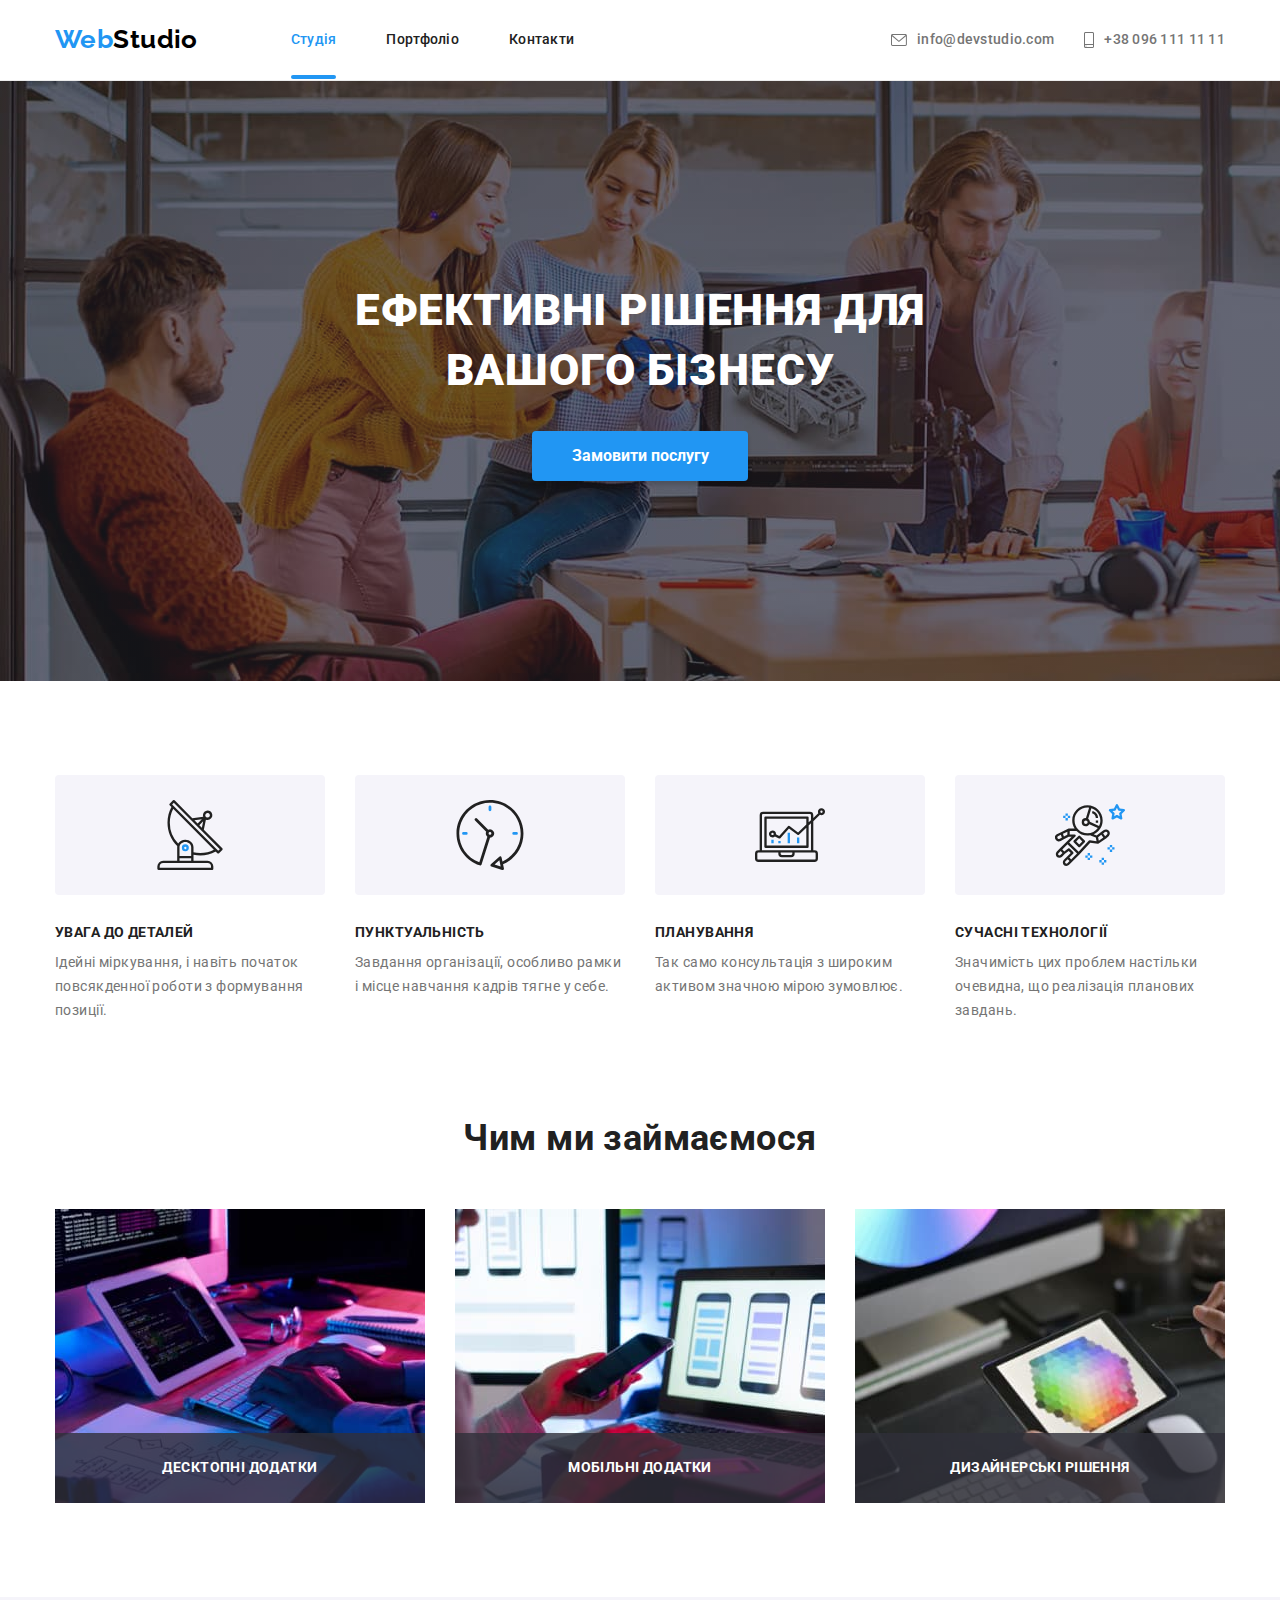
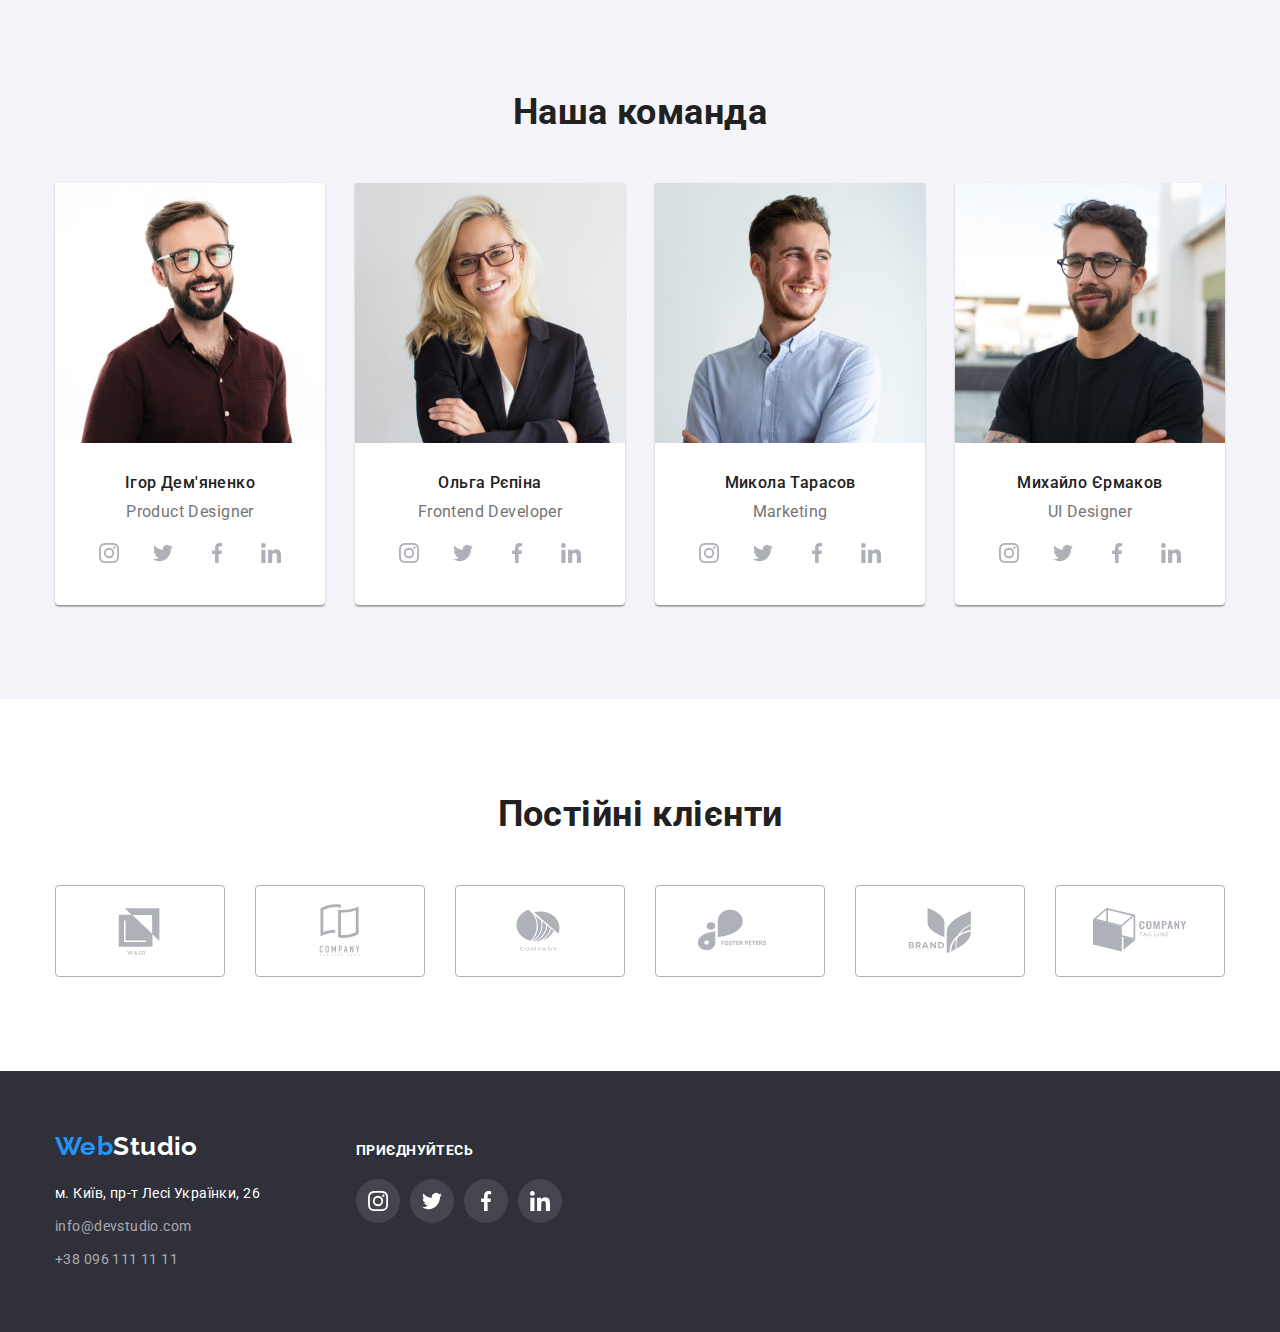
==== index.html @ 70eca9b8 "Added files from hw5 (initial commit-2)" ====
<!DOCTYPE html>
<html lang="uk">
  <head>
    <meta charset="UTF-8" />
    <meta http-equiv="X-UA-Compatible" content="IE=edge" />
    <meta name="viewport" content="width=device-width, initial-scale=1.0" />
    <title>Головна</title>
    <link rel="preconnect" href="https://fonts.googleapis.com" />
    <link rel="preconnect" href="https://fonts.gstatic.com" crossorigin />
    <link
      href="https://fonts.googleapis.com/css2?family=Raleway:wght@700&family=Roboto:wght@400;500;700;900&display=swap"
      rel="stylesheet"
    />
    <link
      rel="stylesheet"
      href="https://cdnjs.cloudflare.com/ajax/libs/modern-normalize/1.0.0/modern-normalize.min.css"
    />
    <link rel="stylesheet" href="./css/styles.css" />
  </head>
  <body>
    <header class="header-wrap">
      <div class="container">
        <nav class="nav-wrap">
          <a class="logo link" href="index.html" lang="en"
            ><span>Web</span>Studio</a
          >
          <ul class="nav-bar list">
            <li><a class="link current" href="./index.html">Студія</a></li>
            <li><a class="link" href="./portfolio.html">Портфоліо</a></li>
            <li><a class="link" href="">Контакти</a></li>
          </ul>
        </nav>
        <ul class="contact-bar list">
          <li>
            <a class="contact-link link" href="mailto:info@devstudio.com">
              <svg class="envelope-icon" width="16px" height="12px">
                <use href="./images/icons.svg#envelope"></use>
              </svg>
              info@devstudio.com</a
            >
          </li>
          <li>
            <a class="contact-link link" href="tel:+380961111111">
              <svg class="phone-icon" width="10px" height="16px">
                <use href="./images/icons.svg#smartphone"></use>
              </svg>
              +38 096 111 11 11</a
            >
          </li>
        </ul>
      </div>
    </header>
    <main>
      <div class="overlay">
        <section class="section hero">
          <div class="container">
            <h1>Ефективні рішення для вашого бізнесу</h1>
            <button class="order-button" data-modal-open>
              Замовити послугу
            </button>
          </div>
        </section>
      </div>

      <section class="section features">
        <div class="container">
          <!--Прихований заголовок -->
          <h2 class="visually-hidden">Особливості</h2>
          <ul class="features-list list">
            <li class="features-item">
              <div class="feature-icon-box">
                <svg width="70px" height="70px">
                  <use href="./images/icons.svg#antenna"></use>
                </svg>
              </div>
              <h3>Увага до деталей</h3>
              <p>
                Ідейні міркування, і навіть початок повсякденної роботи з
                формування позиції.
              </p>
            </li>
            <li class="features-item">
              <div class="feature-icon-box">
                <svg width="70px" height="70px">
                  <use href="./images/icons.svg#clock"></use>
                </svg>
              </div>
              <h3>Пунктуальність</h3>
              <p>
                Завдання організації, особливо рамки і місце навчання кадрів
                тягне у себе.
              </p>
            </li>
            <li class="features-item">
              <div class="feature-icon-box">
                <svg width="70px" height="70px">
                  <use href="./images/icons.svg#diagram"></use>
                </svg>
              </div>
              <h3>Планування</h3>
              <p>
                Так само консультація з широким активом значною мірою зумовлює.
              </p>
            </li>
            <li class="features-item">
              <div class="feature-icon-box">
                <svg width="70px" height="70px">
                  <use href="./images/icons.svg#astronaut"></use>
                </svg>
              </div>
              <h3>Сучасні технології</h3>
              <p>
                Значимість цих проблем настільки очевидна, що реалізація
                планових завдань.
              </p>
            </li>
          </ul>
        </div>
      </section>

      <section class="section occupation">
        <div class="container">
          <h2>Чим ми займаємося</h2>
          <ul class="occupation-list list">
            <li class="occupation-item">
              <div class="occupation-thumb">
                <img src="./images/img1.jpg" alt="пишемо код" width="370" />
                <div class="occupation-title-box">
                  <h3 class="occupation-title">Десктопні додатки</h3>
                </div>
              </div>
            </li>
            <li class="occupation-item">
              <div class="occupation-thumb">
                <img
                  src="./images/img2.jpg"
                  alt="тестємо на пристроях"
                  width="370"
                />
                <div class="occupation-title-box">
                  <h3 class="occupation-title">Мобільні додатки</h3>
                </div>
              </div>
            </li>
            <li class="occupation-item">
              <div class="occupation-thumb">
                <img
                  src="./images/img3.jpg"
                  alt="розробляємо дизайн"
                  width="370"
                />
                <div class="occupation-title-box">
                  <h3 class="occupation-title">Дизайнерські рішення</h3>
                </div>
              </div>
            </li>
          </ul>
        </div>
      </section>

      <section class="section team">
        <div class="container">
          <h2>Наша команда</h2>
          <ul class="team-list list">
            <li class="team-item">
              <img
                src="./images/photo1.jpg"
                alt="усміхнений чоловік в окулярах та з бородою"
                width="270"
              />
              <div class="team-description">
                <h3>Ігор Дем'яненко</h3>
                <p>Product Designer</p>
                <ul class="social-link-list list">
                  <li class="social-link-item">
                    <a class="social-link" href="">
                      <svg class="social-icon" width="20px" height="20px">
                        <use href="./images/icons.svg#instagram"></use>
                      </svg>
                    </a>
                  </li>
                  <li class="social-link-item">
                    <a class="social-link" href="">
                      <svg class="social-icon" width="20px" height="20px">
                        <use href="./images/icons.svg#twitter"></use>
                      </svg>
                    </a>
                  </li>
                  <li class="social-link-item">
                    <a class="social-link" href="">
                      <svg class="social-icon" width="20px" height="20px">
                        <use href="./images/icons.svg#facebook"></use>
                      </svg>
                    </a>
                  </li>
                  <li class="social-link-item">
                    <a class="social-link" href="">
                      <svg class="social-icon" width="20px" height="20px">
                        <use href="./images/icons.svg#linkedin"></use>
                      </svg>
                    </a>
                  </li>
                </ul>
              </div>
            </li>
            <li class="team-item">
              <img
                src="./images/photo2.jpg"
                alt="усміхнена дівчина в окулярах зі світлим волоссям"
                width="270"
              />
              <div class="team-description">
                <h3>Ольга Рєпіна</h3>
                <p>Frontend Developer</p>
                <ul class="social-link-list list">
                  <li class="social-link-item">
                    <a class="social-link" href="">
                      <svg class="social-icon" width="20px" height="20px">
                        <use href="./images/icons.svg#instagram"></use>
                      </svg>
                    </a>
                  </li>
                  <li class="social-link-item">
                    <a class="social-link" href="">
                      <svg class="social-icon" width="20px" height="20px">
                        <use href="./images/icons.svg#twitter"></use>
                      </svg>
                    </a>
                  </li>
                  <li class="social-link-item">
                    <a class="social-link" href="">
                      <svg class="social-icon" width="20px" height="20px">
                        <use href="./images/icons.svg#facebook"></use>
                      </svg>
                    </a>
                  </li>
                  <li class="social-link-item">
                    <a class="social-link" href="">
                      <svg class="social-icon" width="20px" height="20px">
                        <use href="./images/icons.svg#linkedin"></use>
                      </svg>
                    </a>
                  </li>
                </ul>
              </div>
            </li>
            <li class="team-item">
              <img
                src="./images/photo3.jpg"
                alt="усміхнений чоловік з поглядом у бік"
                width="270"
              />
              <div class="team-description">
                <h3>Микола Тарасов</h3>
                <p>Marketing</p>
                <ul class="social-link-list list">
                  <li class="social-link-item">
                    <a class="social-link" href="">
                      <svg class="social-icon" width="20px" height="20px">
                        <use href="./images/icons.svg#instagram"></use>
                      </svg>
                    </a>
                  </li>
                  <li class="social-link-item">
                    <a class="social-link" href="">
                      <svg class="social-icon" width="20px" height="20px">
                        <use href="./images/icons.svg#twitter"></use>
                      </svg>
                    </a>
                  </li>
                  <li class="social-link-item">
                    <a class="social-link" href="">
                      <svg class="social-icon" width="20px" height="20px">
                        <use href="./images/icons.svg#facebook"></use>
                      </svg>
                    </a>
                  </li>
                  <li class="social-link-item">
                    <a class="social-link" href="">
                      <svg class="social-icon" width="20px" height="20px">
                        <use href="./images/icons.svg#linkedin"></use>
                      </svg>
                    </a>
                  </li>
                </ul>
              </div>
            </li>
            <li class="team-item">
              <img
                src="./images/photo4.jpg"
                alt="усміхнений чоловік в окулярах та з бородою"
                width="270"
              />
              <div class="team-description">
                <h3>Михайло Єрмаков</h3>
                <p>UI Designer</p>
                <ul class="social-link-list list">
                  <li class="social-link-item">
                    <a class="social-link" href="">
                      <svg class="social-icon" width="20px" height="20px">
                        <use href="./images/icons.svg#instagram"></use>
                      </svg>
                    </a>
                  </li>
                  <li class="social-link-item">
                    <a class="social-link" href="">
                      <svg class="social-icon" width="20px" height="20px">
                        <use href="./images/icons.svg#twitter"></use>
                      </svg>
                    </a>
                  </li>
                  <li class="social-link-item">
                    <a class="social-link" href="">
                      <svg class="social-icon" width="20px" height="20px">
                        <use href="./images/icons.svg#facebook"></use>
                      </svg>
                    </a>
                  </li>
                  <li class="social-link-item">
                    <a class="social-link" href="">
                      <svg class="social-icon" width="20px" height="20px">
                        <use href="./images/icons.svg#linkedin"></use>
                      </svg>
                    </a>
                  </li>
                </ul>
              </div>
            </li>
          </ul>
        </div>
      </section>

      <section class="section partners">
        <div class="container">
          <h2>Постійні клієнти</h2>
          <ul class="partners-list list">
            <li class="partners-list-item">
              <a class="partners-list-link" href="">
                <svg class="partners-icon" width="106px" height="60px">
                  <use href="./images/icons.svg#company-logo1"></use>
                </svg>
              </a>
            </li>
            <li class="partners-list-item">
              <a class="partners-list-link" href="">
                <svg class="partners-icon" width="106px" height="60px">
                  <use href="./images/icons.svg#company-logo2"></use>
                </svg>
              </a>
            </li>
            <li class="partners-list-item">
              <a class="partners-list-link" href="">
                <svg class="partners-icon" width="106px" height="60px">
                  <use href="./images/icons.svg#company-logo3"></use>
                </svg>
              </a>
            </li>
            <li class="partners-list-item">
              <a class="partners-list-link" href="">
                <svg class="partners-icon" width="106px" height="60px">
                  <use href="./images/icons.svg#company-logo4"></use>
                </svg>
              </a>
            </li>
            <li class="partners-list-item">
              <a class="partners-list-link" href="">
                <svg class="partners-icon" width="106px" height="60px">
                  <use href="./images/icons.svg#company-logo5"></use>
                </svg>
              </a>
            </li>
            <li class="partners-list-item">
              <a class="partners-list-link" href="">
                <svg class="partners-icon" width="106px" height="60px">
                  <use href="./images/icons.svg#company-logo6"></use>
                </svg>
              </a>
            </li>
          </ul>
        </div>
      </section>
    </main>
    <footer class="footer-wrap">
      <div class="container">
        <div class="address-box">
          <a class="logo" href="index.html"><span>Web</span>Studio</a>
          <address>
            <ul class="list">
              <li class="footer-list">
                <a
                  class="address-item link"
                  href="https://goo.gl/maps/MY8MadKQu6cBYBUQA"
                  >м. Київ, пр-т Лесі Українки, 26</a
                >
              </li>
              <li class="footer-list">
                <a class="link" href="mailto:info@devstudio.com"
                  >info@devstudio.com</a
                >
              </li>
              <li class="footer-list">
                <a class="link" href="tel:+380961111111">+38 096 111 11 11</a>
              </li>
            </ul>
          </address>
        </div>
        <div>
          <h3>Приєднуйтесь</h3>
          <ul class="social-link-list list">
            <li class="social-link-item">
              <a class="social-link footer-links" href="">
                <svg
                  class="social-icon footer-links"
                  width="20px"
                  height="20px"
                >
                  <use href="./images/icons.svg#instagram"></use>
                </svg>
              </a>
            </li>
            <li class="social-link-item">
              <a class="social-link footer-links" href="">
                <svg
                  class="social-icon footer-links"
                  width="20px"
                  height="20px"
                >
                  <use href="./images/icons.svg#twitter"></use>
                </svg>
              </a>
            </li>
            <li class="social-link-item">
              <a class="social-link footer-links" href="">
                <svg
                  class="social-icon footer-links"
                  width="20px"
                  height="20px"
                >
                  <use href="./images/icons.svg#facebook"></use>
                </svg>
              </a>
            </li>
            <li class="social-link-item">
              <a class="social-link footer-links" href="">
                <svg
                  class="social-icon footer-links"
                  width="20px"
                  height="20px"
                >
                  <use href="./images/icons.svg#linkedin"></use>
                </svg>
              </a>
            </li>
          </ul>
        </div>
      </div>
    </footer>
    <div class="backdrop is-hidden" data-modal>
      <div class="modal">
        <button class="modal-close-button" data-modal-close>
          <svg width="18px" height="18px">
            <use href="./images/icons.svg#closex"></use>
          </svg>
        </button>
      </div>
    </div>
    <script src="./js/modal.js"></script>
  </body>
</html>
---- css/styles.css ----
/* Main colors */
/* Background color & H1 header color  - #FFFFFF */
/* Second background color             - #F5F4FA */
/* Hero & Footer bg color              - #2F303A */
/* Main headers color                  - #212121 */
/* Hover & Company name color          - #2196F3 */
/* Company name color                  - #000000 */
/* Main text color                     - #757575 */
/* Footer contacts color               - rgba(255, 255, 255, 0.6) */

/* Portfolio */
/* Portfolio border color for articles - #EEEEEE; */

/* Common style */
:root {
    --primary-bg-color: #FFFFFF;
    --secondary-br-color: #F5F4FA;
    --footer-hero-color: #2F303A;
    --primary-header-color: #212121;
    --accent-color: #2196F3;
    --primary-text-color: #757575;
    --secondary-text-color: #FFFFFF;
    --footer-contacts-color: rgba(255, 255, 255, 0.6);
    --company-name-color: #000000;
    --portfolio-border-color: #EEEEEE;
    --header-border-color: #ECECEC;
    --hero-gradient-color: rgba(47, 48, 58, 0.4);
    --svg-primary-color: #AFB1B8;
    --footer-links-bg-color: rgba(255, 255, 255, 0.1);
    --portfolio-example-overlay: rgba(33, 150, 243, 0.9);
    --backdrop-color: rgba(0, 0, 0, 0.2);
    --occupation-backdrop-color: rgba(47, 48, 58, 0.8);

    /* Animation */
    --animation-duration: 250ms;
    --animation-time-function: cubic-bezier(0.4, 0, 0.2, 1);
}

body {
    font-family: 'Roboto', sans-serif;
    font-style: normal;
    font-weight: 400;
    font-size: 14px;
    line-height: 1.71;
    letter-spacing: 0.03em;
    color: var(--primary-text-color);
    background: var(--primary-bg-color);
}

h1,
h2,
h3,
h4,
h5,
h6,
ul,
p {
    padding: 0;
    margin: 0;
}

.container {
    width: 1200px;
    margin: 0 auto;
    padding: 0 15px;
}

.section {
    padding: 94px 0;
}

.list {
    list-style: none;
}

.link {
    text-decoration: none;
    color: inherit;
}

.visually-hidden {
    position: absolute;
    clip: rect(0 0 0 0);
    clip-path: inset(50%);
    height: 1px;
    overflow: hidden;
    white-space: nowrap;
    width: 1px;
}

.partners h2,
.team h2,
.occupation h2 {
    margin-bottom: 50px;
    font-weight: 700;
    font-size: 36px;
    line-height: 1.17;
    text-align: center;
    color: var(--primary-header-color);
}


/* Header */
.header-wrap {
    border-bottom-color: var(--header-border-color);
    border-bottom-style: solid;
    border-bottom-width: 1px;
    background-color: var(--primary-bg-color);
}

header>.container {
    display: flex;
    align-items: center;
    justify-content: space-between;
}

.logo {
    margin-right: 93px;
    font-family: 'Raleway', sans-serif;
    font-weight: 700;
    font-size: 26px;
    line-height: 1.2;
    text-decoration: none;
    color: var(--company-name-color);
}

.nav-bar li:not(:last-child) {
    margin-right: 50px;
}

.contact-bar li:not(:first-child) {
    margin-left: 30px;
}

.logo>span {
    color: var(--accent-color);
}

.nav-wrap {
    display: flex;
    align-items: center;
}

.nav-bar,
.contact-bar {
    display: flex;
    align-items: center;
    font-weight: 500;
    font-size: 14px;
    line-height: 1.14;
    letter-spacing: 0.02em;
}

.nav-bar,
.nav-bar .link:visited {
    color: var(--primary-header-color);
}

.contact-link,
.nav-bar .link {
    padding-top: 32px;
    padding-bottom: 32px;
    transition-property: color;
    transition-duration: var(--animation-duration);
    transition-timing-function: var(--animation-time-function);
}

.contact-link {
    display: flex;
    align-items: center;
}

.nav-bar .link:hover,
.nav-bar .link:focus,
.nav-bar .link.current,
.contact-link:hover,
.contact-link:focus {
    color: var(--accent-color);
}

.current {
    position: relative;
}

.current::after {
    content: "";
    position: absolute;
    left: 0;
    bottom: 0;
    width: 100%;
    height: 0;
    border-bottom-width: 4px;
    border-bottom-color: var(--accent-color);
    border-bottom-style: solid;
    border-radius: 2px;
}

.envelope-icon,
.phone-icon {
    margin-right: 10px;
    fill: var(--primary-text-color);
    transition-property: fill;
    transition-duration: var(--animation-duration);
    transition-timing-function: var(--animation-time-function);
}

.contact-link:hover .envelope-icon,
.contact-link:focus .envelope-icon,
.contact-link:hover .phone-icon,
.contact-link:focus .phone-icon {
    fill: var(--accent-color);
}



/* Footer */
.footer-wrap {
    background-color: var(--footer-hero-color);
    color: var(--footer-contacts-color);
    padding-top: 60px;
    padding-bottom: 60px;
}

.footer-wrap .container {
    display: flex;
    align-items: baseline;
}

.address-box {
    min-width: 231px;
    margin-right: 70px;
}

.footer-wrap .link {
    font-style: normal;

    transition-property: color;
    transition-duration: var(--animation-duration);
    transition-timing-function: var(--animation-time-function);
}

.footer-wrap .logo,
.address-item {
    color: var(--secondary-text-color);
}

.footer-wrap .link:hover,
.footer-wrap .linl:focus {
    color: var(--accent-color);
}

.footer-wrap .logo {
    display: block;
    margin-bottom: 20px;
    margin-right: 0;
}

.footer-list:not(:last-child) {
    margin-bottom: 9px;
}

.footer-wrap h3 {
    margin-bottom: 20px;

    font-size: 14px;
    line-height: 1.14;
    text-transform: uppercase;
    color: var(--secondary-text-color);
}

/* Main page (main) */
/* Section 1 (Hero) */
.hero {
    padding: 200px 0;

    color: var(--secondary-text-color);
    letter-spacing: 0.06em;
    text-align: center;
}

.overlay {
    max-width: 1600px;
    min-height: 600px;
    margin-left: auto;
    margin-right: auto;
    background-image: linear-gradient(to right, var(--hero-gradient-color), var(--hero-gradient-color)),
        url(../images/img_hero.jpg);
    background-color: var(--footer-hero-color);
}

.hero h1 {
    margin-bottom: 30px;
    margin-left: auto;
    margin-right: auto;
    max-width: 696px;

    font-weight: 900;
    font-size: 44px;
    line-height: 1.36;
    text-transform: uppercase;
}

.order-button {
    width: 216px;
    height: 50px;
    border-radius: 4px;

    font-weight: 700;
    font-size: 16px;
    line-height: 1.88;

    background: var(--accent-color);
    color: var(--secondary-text-color);
    border-color: transparent;
    box-shadow: 0px 4px 4px rgba(0, 0, 0, 0.15);
}

/* Section 2 (Features) */
.features {
    padding-bottom: 0;
}

.features-list {
    display: flex;
}

.features-item {
    width: 270px;
}

.features-item:not(:last-child) {
    margin-right: 30px;
}

.features-item h3 {
    margin-bottom: 10px;
    font-weight: 700;
    font-size: 14px;
    line-height: 1.14;
    text-transform: uppercase;
    color: var(--primary-header-color);
}

.feature-icon-box {
    display: flex;
    justify-content: center;
    align-items: center;
    width: 270px;
    height: 120px;
    margin-bottom: 30px;
    border-radius: 4px;
    background-color: var(--secondary-br-color);
}

/* Section 3 (Occupation) */
.occupation img {
    display: block;
}

.occupation-list {
    display: flex;
}

.occupation-item:not(:last-child) {
    margin-right: 30px;
}

.occupation-thumb {
    position: relative;
    width: 100%;
    height: 100%;

    top: 0;
    left: 0;
}

.occupation-title-box {
    position: absolute;
    bottom: 0;
    left: 0;
    width: 100%;
    height: 70px;

    background-color: var(--occupation-backdrop-color);
}

.occupation-title {
    position: absolute;
    top: 50%;
    left: 50%;
    transform: translate(-50%, -50%);

    font-weight: 700;
    font-size: 14px;
    line-height: 1.14;

    text-transform: uppercase;
    color: var(--secondary-text-color);
}

/* Section 4 (Our team) */
.team img {
    display: block;
}

.team {
    background-color: var(--secondary-br-color);
}

.team-list {
    display: flex;
}

.team-item {
    background-color: var(--primary-bg-color);
    border-bottom-left-radius: 4px;
    border-bottom-right-radius: 4px;

    box-shadow: 0px 1px 3px rgba(0, 0, 0, 0.12), 0px 1px 1px rgba(0, 0, 0, 0.14), 0px 2px 1px rgba(0, 0, 0, 0.2);
}

.team-item:not(:last-child) {
    margin-right: 30px;
}

.team-description {
    padding: 30px 0;
}

.team-description h3 {
    margin-bottom: 10px;
    font-weight: 500;
    font-size: 16px;
    line-height: 1.19;
    text-align: center;
    color: var(--primary-header-color);
}

.team-description p {
    margin-bottom: 10px;
    font-size: 16px;
    line-height: 1.19;
    text-align: center;
}

/* Social network links */

.social-link-list {
    display: flex;
    justify-content: center;
}

.social-link-item:not(:last-child) {
    margin-right: 10px;
}

.social-link {
    width: 44px;
    height: 44px;
    display: flex;
    justify-content: center;
    align-items: center;
    border-radius: 50%;

    transition-property: background-color;
    transition-duration: var(--animation-duration);
    transition-timing-function: var(--animation-time-function);
}

.social-link.footer-links {
    background-color: var(--footer-links-bg-color);
}

.social-icon.footer-links {
    fill: var(--secondary-text-color);
}

.social-link:hover .social-icon,
.social-link:focus .social-icon {
    fill: var(--secondary-text-color);
}

.social-link:hover,
.social-link:focus {
    background-color: var(--accent-color);
}

.social-icon {
    fill: var(--svg-primary-color);

    transition-property: fill;
    transition-duration: var(--animation-duration);
    transition-timing-function: var(--animation-time-function);
}

/* Section 5 (Partners) */
.partners-list {
    display: flex;
}

.partners-list-item:not(:last-child) {
    margin-right: 30px;
}

.partners-list-link {
    width: 170px;
    height: 92px;
    display: flex;
    justify-content: center;
    align-items: center;

    border-width: 1px;
    border-style: solid;
    border-color: var(--svg-primary-color);
    border-radius: 4px;
    transition-property: border-color;
}

.partners-icon {
    fill: var(--svg-primary-color);
    transition-property: fill;
}

.partners-list-link,
.partners-icon {
    transition-duration: var(--animation-duration);
    transition-timing-function: var(--animation-time-function);
}



.partners-list-link:hover .partners-icon,
.partners-list-link:focus .partners-icon {
    fill: var(--accent-color);
}

.partners-list-link:hover,
.partners-list-link:focus {
    border-color: var(--accent-color);
}

/* Portfolio page (main) */
/* Section 1 (Portfolio) */
.portfolio img {
    display: block;
}

.filter-list {
    display: flex;
    justify-content: center;
    margin-bottom: 50px;
}

.filter-item:not(:last-child) {
    margin-right: 8px;
}

.filter-button {
    min-width: 73px;
    padding: 6px 20px;

    text-align: center;
    border-color: transparent;
    border-radius: 4px;
    font-weight: 500;
    font-size: 16px;
    line-height: 1.62;
    background-color: var(--secondary-br-color);
    color: var(--primary-header-color);

    transition-property: background-color, color, box-shadow;
    transition-duration: var(--animation-duration);
    transition-timing-function: var(--animation-time-function);
}

.filter-button:hover,
.filter-button:focus {
    background-color: var(--accent-color);
    color: var(--secondary-text-color);
    box-shadow: 0px 3px 1px rgba(0, 0, 0, 0.1), 0px 1px 2px rgba(0, 0, 0, 0.08), 0px 2px 2px rgba(0, 0, 0, 0.12);
}

.example-list {
    display: flex;
    flex-wrap: wrap;
}

.example-link {
    display: inherit;

    transition-property: box-shadow;
    transition-duration: var(--animation-duration);
    transition-timing-function: var(--animation-time-function);
}

.example-link:hover,
.example-link:focus {
    box-shadow: 0px 1px 1px rgba(0, 0, 0, 0.12), 0px 4px 4px rgba(0, 0, 0, 0.06), 1px 4px 6px rgba(0, 0, 0, 0.16);
}

.example-item:not(:nth-child(3n)) {
    margin-right: 30px;
}

.example-item:not(:nth-last-child(-n + 3)) {
    margin-bottom: 30px;
}

.example-description {
    padding: 20px 24px;
    border-left: 1px solid var(--portfolio-border-color);
    border-right: 1px solid var(--portfolio-border-color);
    border-bottom: 1px solid var(--portfolio-border-color);
}

.example-description h2 {
    margin-bottom: 4px;
    font-weight: 700;
    font-size: 18px;
    line-height: 2.0;
    letter-spacing: 0.06em;
    color: var(--primary-header-color);
}

.example-description p {
    font-size: 16px;
    line-height: 1.88;
}

.example-thumb {
    position: relative;
    overflow: hidden;
}

.example-thumb::before {
    position: absolute;
    content: "";
    top: 0;
    left: 0;
    width: 100%;
    min-height: 100%;
    background-color: var(--portfolio-example-overlay);
    transform: translateY(100%);
}

.example-link:hover .example-thumb::before,
.example-link:focus .example-thumb::before,
.example-link:hover .example-thumb-text,
.example-link:focus .example-thumb-text {
    transform: translateY(0);
}

.example-thumb-text {
    position: absolute;
    top: 0;

    padding-left: 24px;
    padding-right: 24px;
    width: 100%;
    height: 100%;

    display: flex;
    align-items: center;
    justify-content: center;
    color: var(--secondary-text-color);
    font-size: 18px;
    line-height: 1.56;
    transform: translateY(100%);
}


.example-thumb::before,
.example-thumb-text {
    transition-property: transform;
    transition-duration: var(--animation-duration);
    transition-timing-function: var(--animation-time-function);
}

/* Backdrop */
.backdrop {
    position: fixed;
    top: 0;
    left: 0;
    width: 100%;
    height: 100%;
    background-color: var(--backdrop-color);

    transition-property: opacity;
    transition-duration: var(--animation-duration);
    transition-timing-function: var(--animation-time-function);
}

.backdrop.is-hidden {
    opacity: 0;
    pointer-events: none;
}

/* Modal window */
.modal {
    position: absolute;
    top: 50%;
    left: 50%;
    transform: translate(-50%, -50%) scale(100%);

    width: 528px;
    height: 581px;

    background-color: var(--primary-bg-color);
    box-shadow: 0px 1px 3px rgba(0, 0, 0, 0.12), 0px 1px 1px rgba(0, 0, 0, 0.14), 0px 2px 1px rgba(0, 0, 0, 0.2);
    border-radius: 4px;

    transition-property: transform;
    transition-duration: var(--animation-duration);
    transition-timing-function: var(--animation-time-function);
}

.backdrop.is-hidden .modal {
    transform: translate(-50%, -50%) scale(10%);
}

.modal-close-button {
    position: absolute;
    top: 8px;
    right: 8px;
    width: 30px;
    height: 30px;

    display: flex;
    justify-content: center;
    align-items: center;

    background-color: transparent;
    border-width: 1px;
    border-radius: 50%;
    border-color: rgba(0, 0, 0, 0.1);
}
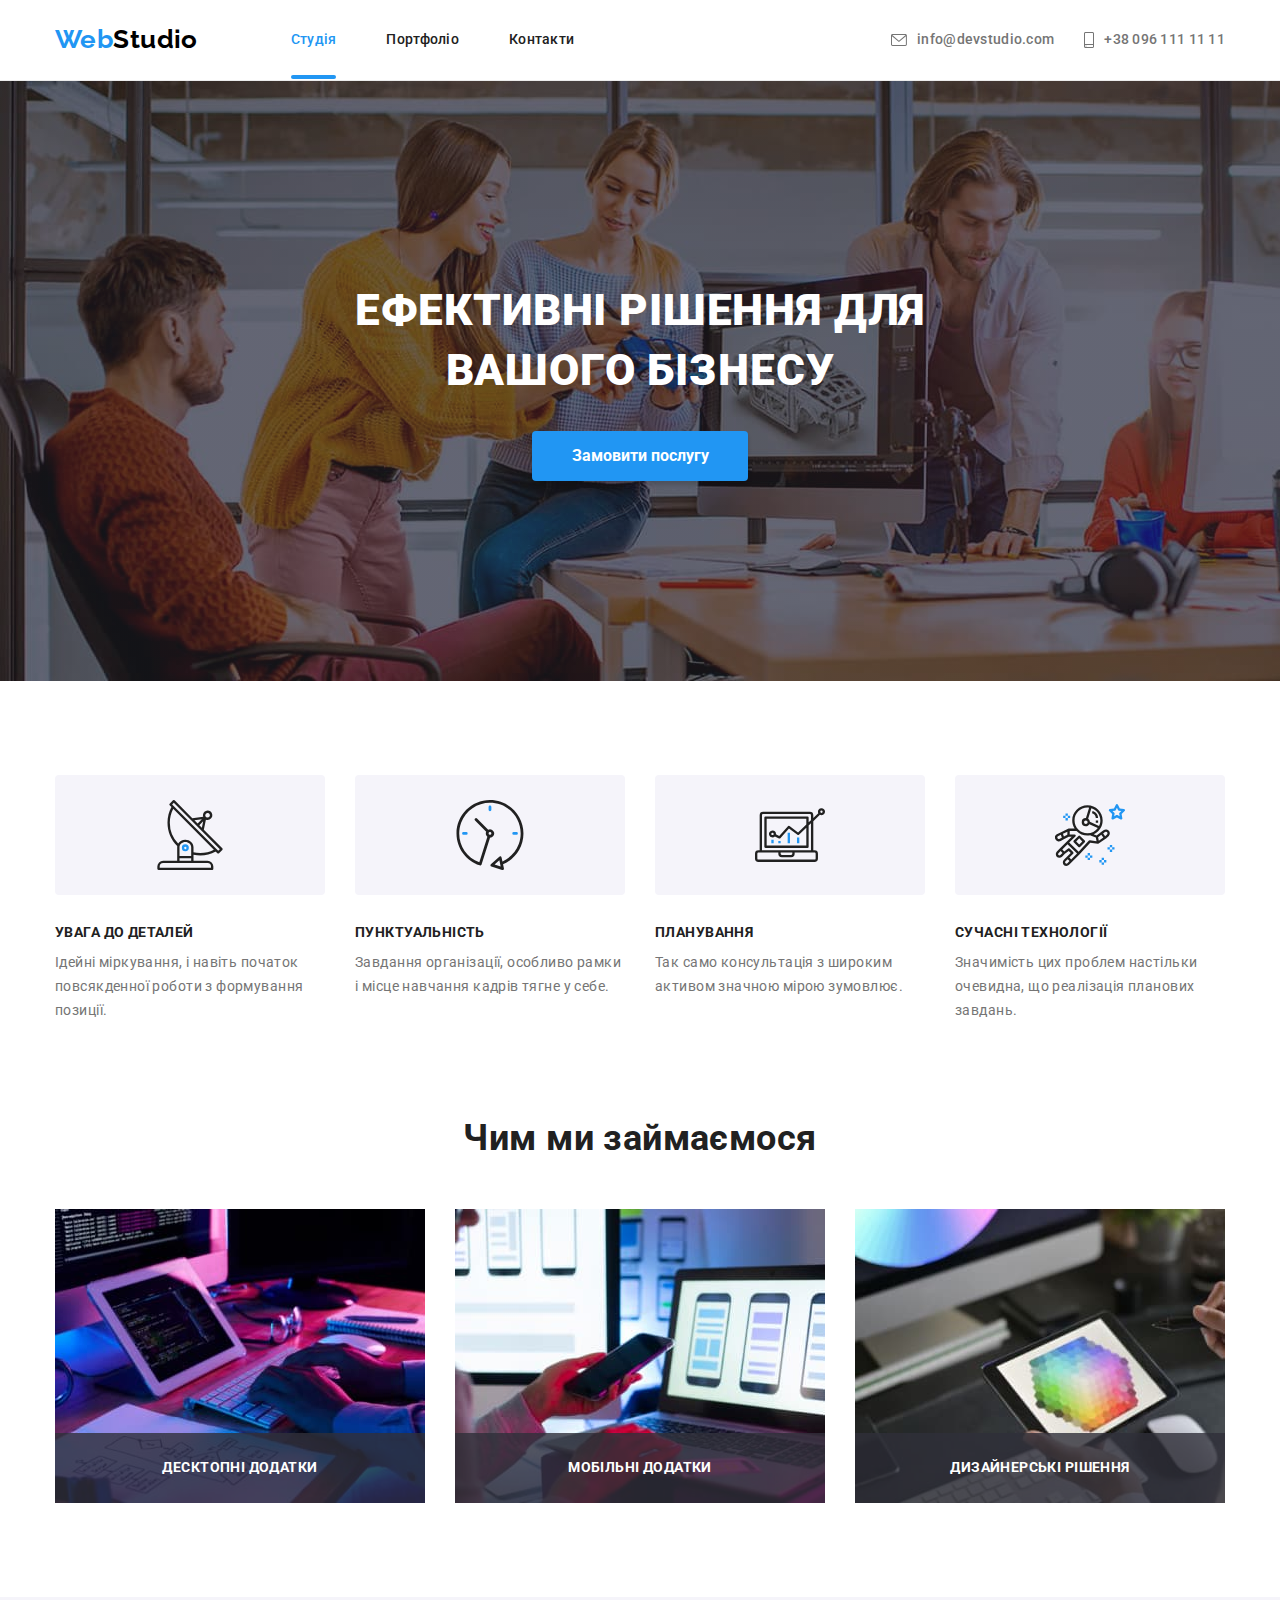
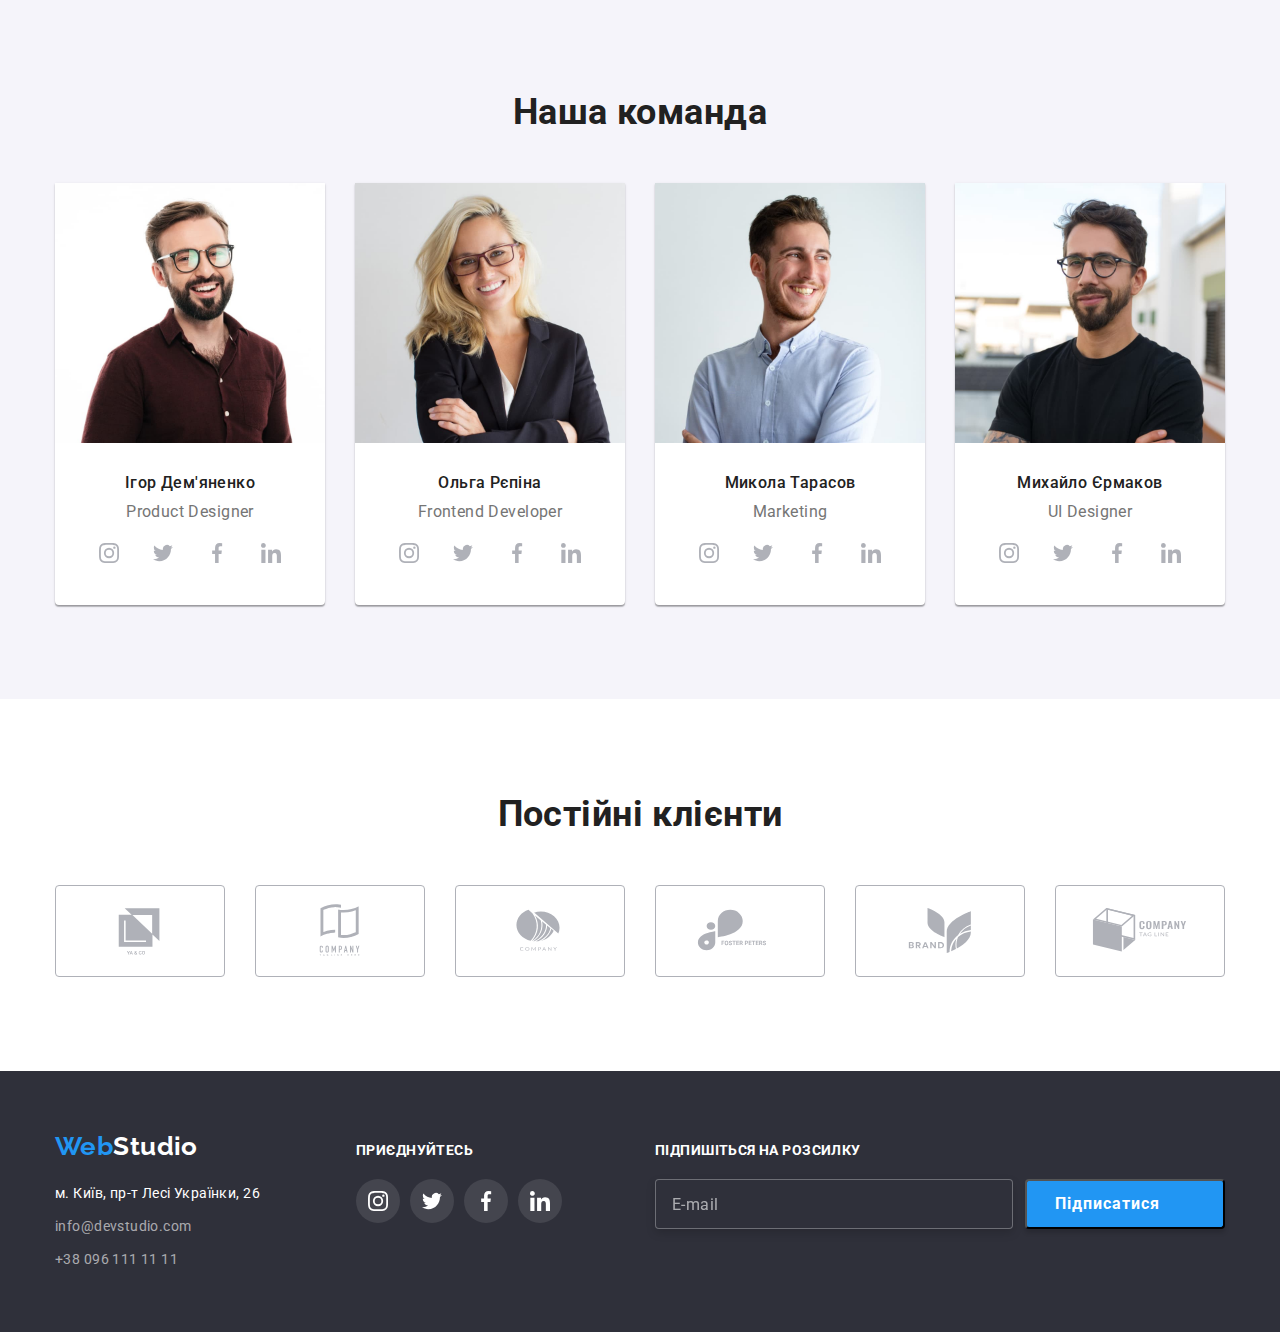
==== commit 64cf0d06: "almost done. without svg icons" ====
--- a/index.html
+++ b/index.html
@@ -404,7 +404,7 @@
             </ul>
           </address>
         </div>
-        <div>
+        <div class="join-box">
           <h3>Приєднуйтесь</h3>
           <ul class="social-link-list list">
             <li class="social-link-item">
@@ -453,15 +453,90 @@
             </li>
           </ul>
         </div>
+        <div>
+          <h3>Підпишіться на розсилку</h3>
+          <form class="subscribe-box">
+            <input
+              class="subscribe-input-email"
+              type="email"
+              placeholder="E-mail"
+            />
+            <button class="subscribe-button" type="submit">Підписатися</button>
+          </form>
+        </div>
       </div>
     </footer>
     <div class="backdrop is-hidden" data-modal>
       <div class="modal">
         <button class="modal-close-button" data-modal-close>
-          <svg width="18px" height="18px">
+          <svg class="modal-close-image" width="18px" height="18px">
             <use href="./images/icons.svg#closex"></use>
           </svg>
         </button>
+
+        <p class="modal-title">Залиште свої дані, ми вам передзвонимо</p>
+
+        <form class="modal-form">
+          <label class="modal-form-label" for="name">Ім'я</label>
+          <input
+            class="modal-inputs-common"
+            id="name"
+            type="text"
+            name="user-name"
+          />
+
+          <label class="modal-form-label" for="phone">Телефон</label>
+          <input
+            class="modal-inputs-common"
+            id="phone"
+            type="tel"
+            name="user-phone"
+          />
+
+          <label class="modal-form-label" for="email">Пошта</label>
+          <input
+            class="modal-inputs-common"
+            id="email"
+            type="email"
+            name="user-email"
+          />
+
+          <label class="modal-form-label" for="comment-input">Коментар</label>
+          <textarea
+            class="modal-inputs-common modal-textarea"
+            id="comment-input"
+            name="user-comment"
+            placeholder="Введіть текст"
+          ></textarea>
+
+          <input
+            class="modal-check-input"
+            type="checkbox"
+            name="license"
+            id="license-terms"
+          />
+          <label class="modal-check-label" for="license-terms">
+            <span>
+              <svg
+                class="modal-checkbox-icon unchecked"
+                width="18px"
+                height="18px"
+              >
+                <use href="./images/icons.svg#icon-unchecked"></use>
+              </svg>
+              <svg
+                class="modal-checkbox-icon checked"
+                width="18px"
+                height="18px"
+              >
+                <use href="./images/icons.svg#icon-checked"></use>
+              </svg>
+            </span>
+            Погоджуюся з розсилкою та приймаю <a href="#">Умови договору</a>
+          </label>
+
+          <button class="modal-submit-button" type="submit">Відправити</button>
+        </form>
       </div>
     </div>
     <script src="./js/modal.js"></script>
--- a/css/styles.css
+++ b/css/styles.css
@@ -259,6 +259,61 @@
     margin-bottom: 9px;
 }
 
+.join-box {
+    margin-right: 93px;
+}
+
+.subscribe-box {
+    display: flex;
+}
+
+.subscribe-input-email {
+    width: 358px;
+    height: 50px;
+    padding: 15px 16px;
+    margin-right: 12px;
+
+    color: var(--secondary-text-color);
+    font-size: 16px;
+    line-height: 1.25;
+    letter-spacing: 0.03em;
+
+
+    background-color: var(--footer-hero-color);
+    border-width: 1px;
+    border-style: solid;
+    border-color: rgba(255, 255, 255, 0.3);
+    border-radius: 4px;
+
+    filter: drop-shadow(0px 4px 4px rgba(0, 0, 0, 0.15));
+}
+
+.subscribe-input-email::placeholder {
+    color: rgba(255, 255, 255, 0.6);
+}
+
+.subscribe-button {
+    width: 200px;
+    height: 50px;
+    display: flex;
+    align-items: center;
+    padding-left: 28px;
+
+    cursor: pointer;
+    font-weight: 700;
+    font-size: 16px;
+    line-height: 1.88;
+    color: var(--secondary-text-color);
+
+
+
+    letter-spacing: 0.06em;
+
+    background-color: var(--accent-color);
+    box-shadow: 0px 4px 4px rgba(0, 0, 0, 0.15);
+    border-radius: 4px;
+}
+
 .footer-wrap h3 {
     margin-bottom: 20px;
 
@@ -309,6 +364,7 @@
     font-size: 16px;
     line-height: 1.88;
 
+    cursor: pointer;
     background: var(--accent-color);
     color: var(--secondary-text-color);
     border-color: transparent;
@@ -704,6 +760,7 @@
 
     width: 528px;
     height: 581px;
+    padding: 40px;
 
     background-color: var(--primary-bg-color);
     box-shadow: 0px 1px 3px rgba(0, 0, 0, 0.12), 0px 1px 1px rgba(0, 0, 0, 0.14), 0px 2px 1px rgba(0, 0, 0, 0.2);
@@ -733,4 +790,114 @@
     border-width: 1px;
     border-radius: 50%;
     border-color: rgba(0, 0, 0, 0.1);
+}
+
+.modal-close-image {
+    fill: black;
+
+    transition-property: fill;
+    transition-duration: var(--animation-duration);
+    transition-timing-function: var(--animation-time-function);
+}
+
+.modal-close-button:hover .modal-close-image {
+    fill: var(--accent-color)
+}
+
+.modal-title {
+    position: relative;
+    margin-bottom: 12px;
+
+    font-weight: 700;
+    font-size: 20px;
+    line-height: 1.15;
+    text-align: center;
+    color: var(--primary-header-color);
+}
+
+.modal-inputs-common {
+    width: 100%;
+    height: 40px;
+    margin-bottom: 10px;
+    padding: 12px 42px;
+    border-style: solid;
+    border-width: 1px;
+    border-color: rgba(33, 33, 33, 0.2);
+    border-radius: 4px;
+
+}
+
+.modal-inputs-common.modal-textarea {
+    height: 120px;
+    padding: 12px 16px;
+    margin-bottom: 20px;
+    resize: none;
+}
+
+.modal-textarea::placeholder {
+    font-size: 12px;
+    line-height: 1.17;
+    letter-spacing: 0.01em;
+
+    color: rgba(117, 117, 117, 0.5);
+}
+
+.modal-form-label {
+    display: block;
+    margin-bottom: 4px;
+
+    font-size: 12px;
+    line-height: 1.17;
+    letter-spacing: 0.01em;
+}
+
+.modal-submit-button {
+    width: 200px;
+    height: 50px;
+    display: block;
+    margin: 0 auto;
+
+    color: var(--secondary-text-color);
+    text-align: center;
+    font-weight: 700;
+    font-size: 16px;
+    line-height: 1.88;
+    cursor: pointer;
+
+    background-color: #188CE8;
+    box-shadow: 0px 4px 4px rgba(0, 0, 0, 0.15);
+    border-color: transparent;
+    border-radius: 4px;
+}
+
+.modal-check-input {
+    position: absolute;
+    appearance: none;
+    -webkit-appearance: none;
+    -moz-appearance: none;
+}
+
+.modal-check-label {
+    position: relative;
+    display: block;
+    margin-bottom: 30px;
+    padding-left: 24px;
+}
+
+.modal-checkbox-icon {
+    position: absolute;
+    top: 0;
+    left: 0;
+}
+
+.modal-checkbox-icon.checked {
+    display: none;
+}
+
+.modal-check-input:checked+.modal-check-label .modal-checkbox-icon.checked {
+    display: block;
+}
+
+.modal-check-input:checked+.modal-check-label .modal-checkbox-icon.unchecked {
+    display: none;
 }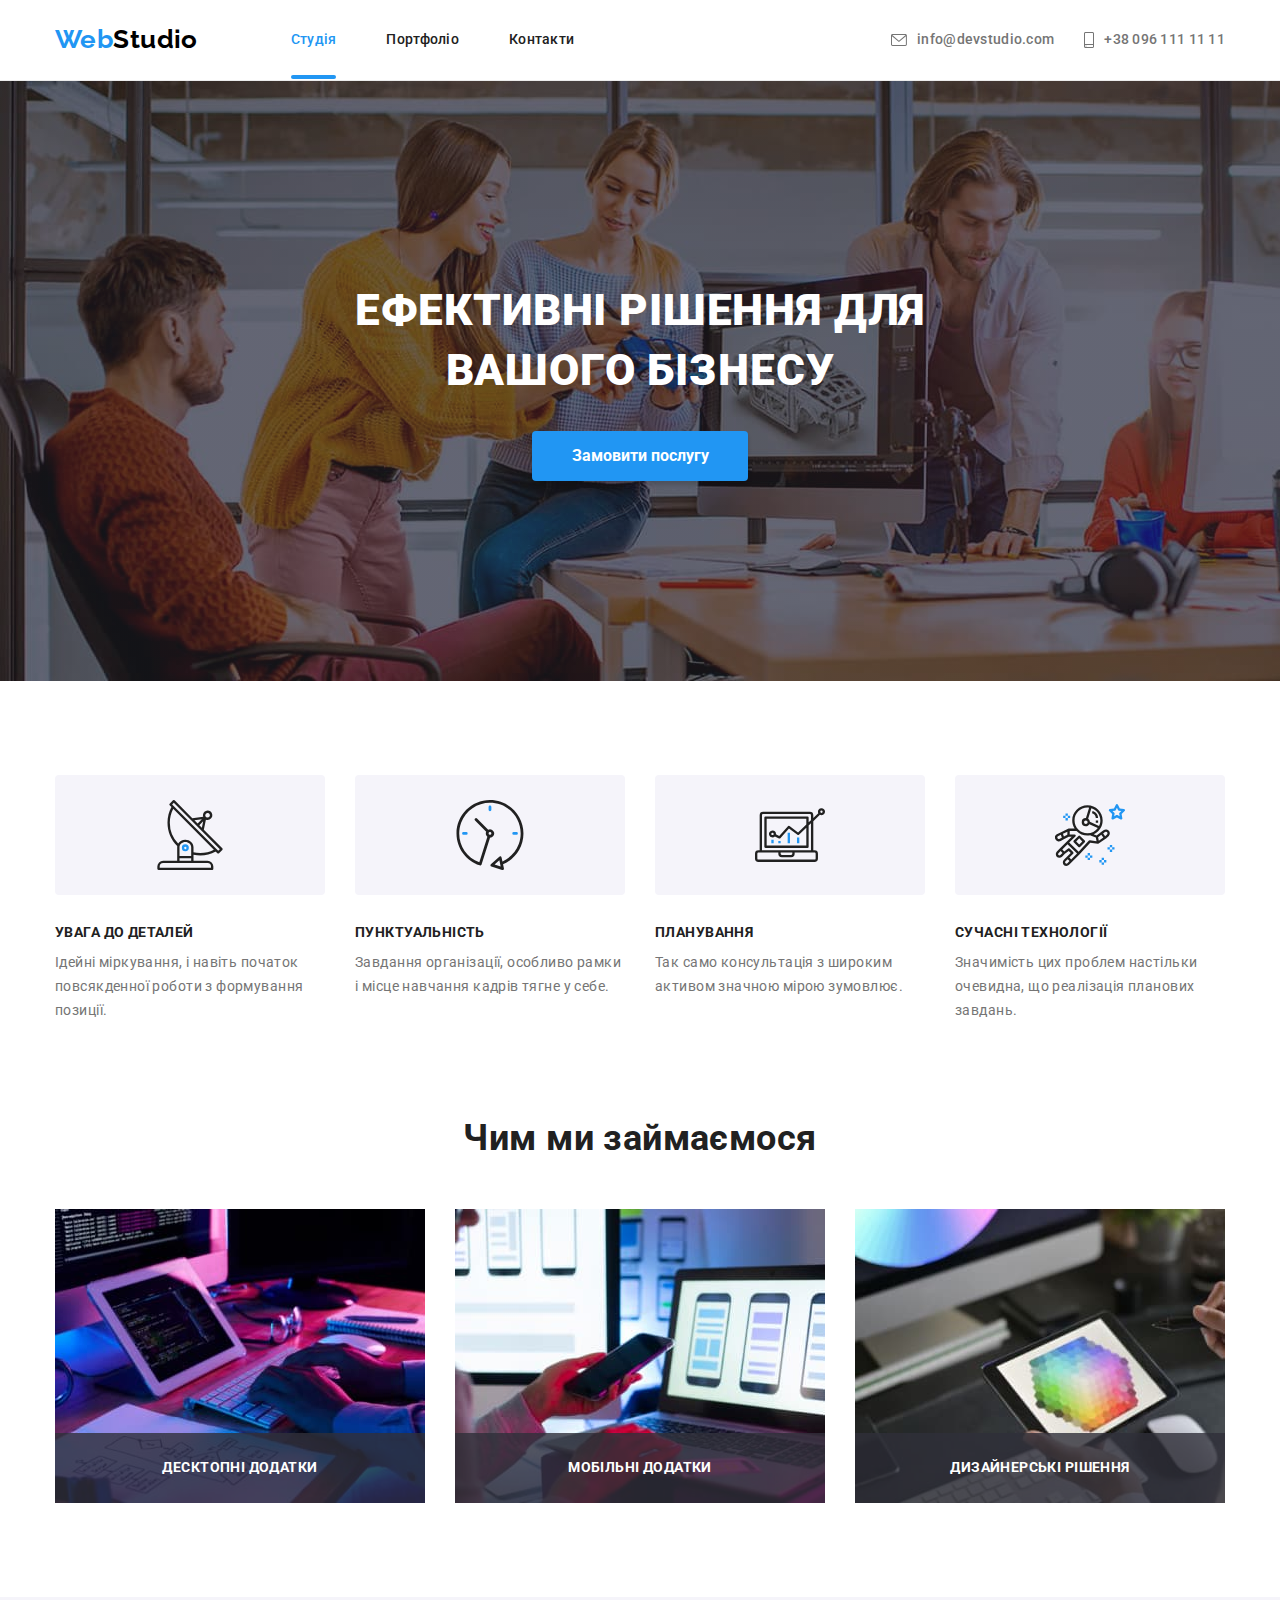
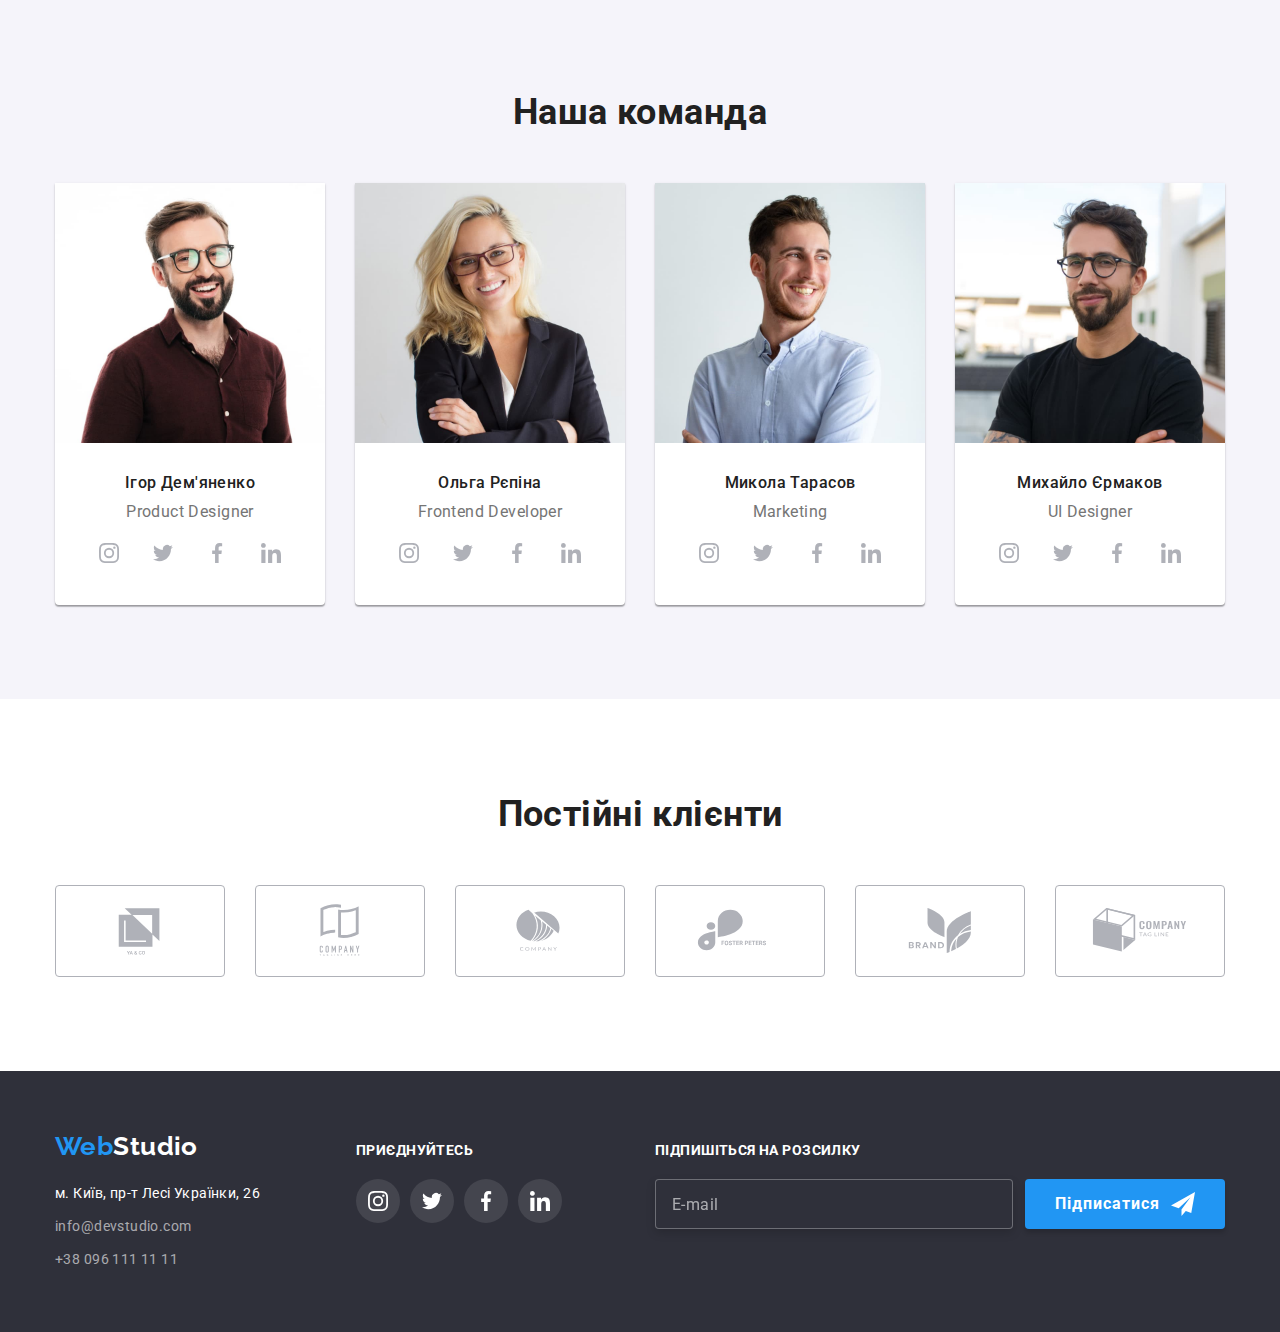
==== commit dbd6cec4: "footer and modal window" ====
--- a/index.html
+++ b/index.html
@@ -380,6 +380,7 @@
         </div>
       </section>
     </main>
+
     <footer class="footer-wrap">
       <div class="container">
         <div class="address-box">
@@ -454,18 +455,27 @@
           </ul>
         </div>
         <div>
-          <h3>Підпишіться на розсилку</h3>
-          <form class="subscribe-box">
+          <h3><label for="subscribe-input">Підпишіться на розсилку</label></h3>
+          <form class="subscribe-form">
             <input
+              id="subscribe-input"
+              name="subscriber-email"
               class="subscribe-input-email"
               type="email"
               placeholder="E-mail"
             />
-            <button class="subscribe-button" type="submit">Підписатися</button>
+
+            <button class="subscribe-button" type="submit">
+              <span class="subscribe-button-text">Підписатися</span>
+              <svg width="24px" height="24px">
+                <use href="./images/icons.svg#icon-send"></use>
+              </svg>
+            </button>
           </form>
         </div>
       </div>
     </footer>
+
     <div class="backdrop is-hidden" data-modal>
       <div class="modal">
         <button class="modal-close-button" data-modal-close>
@@ -478,28 +488,43 @@
 
         <form class="modal-form">
           <label class="modal-form-label" for="name">Ім'я</label>
-          <input
-            class="modal-inputs-common"
-            id="name"
-            type="text"
-            name="user-name"
-          />
+          <div class="modal-input-thumb">
+            <input
+              id="name"
+              class="modal-inputs-common"
+              name="user-name"
+              type="text"
+            />
+            <svg class="modal-input-icon" width="18px" height="18px">
+              <use href="./images/icons.svg#person_icon"></use>
+            </svg>
+          </div>
 
           <label class="modal-form-label" for="phone">Телефон</label>
-          <input
-            class="modal-inputs-common"
-            id="phone"
-            type="tel"
-            name="user-phone"
-          />
+          <div class="modal-input-thumb">
+            <input
+              id="phone"
+              class="modal-inputs-common"
+              name="user-phone"
+              type="tel"
+            />
+            <svg class="modal-input-icon" width="18px" height="18px">
+              <use href="./images/icons.svg#phone_icon"></use>
+            </svg>
+          </div>
 
           <label class="modal-form-label" for="email">Пошта</label>
-          <input
-            class="modal-inputs-common"
-            id="email"
-            type="email"
-            name="user-email"
-          />
+          <div class="modal-input-thumb">
+            <input
+              id="email"
+              class="modal-inputs-common"
+              name="user-email"
+              type="email"
+            />
+            <svg class="modal-input-icon" width="18px" height="18px">
+              <use href="./images/icons.svg#email_icon"></use>
+            </svg>
+          </div>
 
           <label class="modal-form-label" for="comment-input">Коментар</label>
           <textarea
@@ -510,29 +535,28 @@
           ></textarea>
 
           <input
+            id="license-checkbox"
             class="modal-check-input"
+            name="license-confirm"
             type="checkbox"
-            name="license"
-            id="license-terms"
           />
-          <label class="modal-check-label" for="license-terms">
-            <span>
-              <svg
-                class="modal-checkbox-icon unchecked"
-                width="18px"
-                height="18px"
-              >
-                <use href="./images/icons.svg#icon-unchecked"></use>
-              </svg>
-              <svg
-                class="modal-checkbox-icon checked"
-                width="18px"
-                height="18px"
-              >
-                <use href="./images/icons.svg#icon-checked"></use>
-              </svg>
-            </span>
-            Погоджуюся з розсилкою та приймаю <a href="#">Умови договору</a>
+
+          <label class="modal-check-label" for="license-checkbox">
+            <svg
+              class="modal-checkbox-icon unchecked"
+              width="18px"
+              height="18px"
+            >
+              <use href="./images/icons.svg#icon-unchecked"></use>
+            </svg>
+            <svg class="modal-checkbox-icon checked" width="18px" height="18px">
+              <use href="./images/icons.svg#icon-checked"></use>
+            </svg>
+
+            <span class="checkbox-label-text"
+              >Погоджуюся з розсилкою та приймаю
+              <a class="checkbox-label-link" href="#">Умови договору</a></span
+            >
           </label>
 
           <button class="modal-submit-button" type="submit">Відправити</button>
--- a/css/styles.css
+++ b/css/styles.css
@@ -224,6 +224,7 @@
 .footer-wrap .container {
     display: flex;
     align-items: baseline;
+    overflow: hidden;
 }
 
 .address-box {
@@ -263,7 +264,7 @@
     margin-right: 93px;
 }
 
-.subscribe-box {
+.subscribe-form {
     display: flex;
 }
 
@@ -293,25 +294,30 @@
 }
 
 .subscribe-button {
-    width: 200px;
+    min-width: 200px;
     height: 50px;
     display: flex;
     align-items: center;
+    justify-content: space-between;
     padding-left: 28px;
+    padding-right: 28px;
 
     cursor: pointer;
     font-weight: 700;
     font-size: 16px;
     line-height: 1.88;
+    letter-spacing: 0.06em;
     color: var(--secondary-text-color);
 
-
-
-    letter-spacing: 0.06em;
-
+    border-color: transparent;
     background-color: var(--accent-color);
     box-shadow: 0px 4px 4px rgba(0, 0, 0, 0.15);
     border-radius: 4px;
+}
+
+
+.subscribe-button-text {
+    margin-right: 10px;
 }
 
 .footer-wrap h3 {
@@ -815,17 +821,67 @@
     color: var(--primary-header-color);
 }
 
+.modal-form-label {
+    display: block;
+    margin-bottom: 4px;
+
+    font-size: 12px;
+    line-height: 1.17;
+    letter-spacing: 0.01em;
+}
+
+.modal-input-thumb {
+    position: relative;
+    margin-bottom: 10px;
+}
+
 .modal-inputs-common {
     width: 100%;
     height: 40px;
-    margin-bottom: 10px;
     padding: 12px 42px;
+    display: block;
+
     border-style: solid;
     border-width: 1px;
     border-color: rgba(33, 33, 33, 0.2);
     border-radius: 4px;
 
-}
+    transition-property: border-color;
+    transition-duration: var(--animation-duration);
+    transition-timing-function: var(--animation-time-function);
+
+}
+
+.modal-icon-box {
+    position: absolute;
+    top: 0;
+    left: 0;
+    width: 42px;
+    height: 100%;
+}
+
+.modal-input-icon {
+    position: absolute;
+    top: 50%;
+    left: 12px;
+    transform: translateY(-50%);
+    transition-property: fill;
+    transition-duration: var(--animation-duration);
+    transition-timing-function: var(--animation-time-function);
+}
+
+.modal-inputs-common:hover+.modal-input-icon,
+.modal-inputs-common:focus+.modal-input-icon {
+    fill: var(--accent-color);
+}
+
+.modal-inputs-common:hover,
+.modal-inputs-common:focus {
+    border-color: var(--accent-color);
+    outline: var(--accent-color);
+}
+
+
 
 .modal-inputs-common.modal-textarea {
     height: 120px;
@@ -840,15 +896,6 @@
     letter-spacing: 0.01em;
 
     color: rgba(117, 117, 117, 0.5);
-}
-
-.modal-form-label {
-    display: block;
-    margin-bottom: 4px;
-
-    font-size: 12px;
-    line-height: 1.17;
-    letter-spacing: 0.01em;
 }
 
 .modal-submit-button {
@@ -871,33 +918,53 @@
 }
 
 .modal-check-input {
-    position: absolute;
+    /* position: absolute;
     appearance: none;
     -webkit-appearance: none;
-    -moz-appearance: none;
+    -moz-appearance: none; */
+
+    position: absolute;
+    clip: rect(0 0 0 0);
+    clip-path: inset(50%);
+    height: 1px;
+    overflow: hidden;
+    white-space: nowrap;
+    width: 1px;
+
 }
 
 .modal-check-label {
     position: relative;
-    display: block;
+    display: flex;
+    align-items: center;
     margin-bottom: 30px;
+
+}
+
+.checkbox-label-text {
     padding-left: 24px;
+    margin-right: 0.5em;
 }
 
 .modal-checkbox-icon {
     position: absolute;
-    top: 0;
-    left: 0;
+    transition-property: opacity;
+    transition-duration: var(--animation-duration);
+    transition-timing-function: var(--animation-time-function);
+}
+
+.checkbox-label-link {
+    color: var(--accent-color);
 }
 
 .modal-checkbox-icon.checked {
-    display: none;
+    opacity: 0;
 }
 
 .modal-check-input:checked+.modal-check-label .modal-checkbox-icon.checked {
-    display: block;
+    opacity: 1;
 }
 
 .modal-check-input:checked+.modal-check-label .modal-checkbox-icon.unchecked {
-    display: none;
+    opacity: 0;
 }